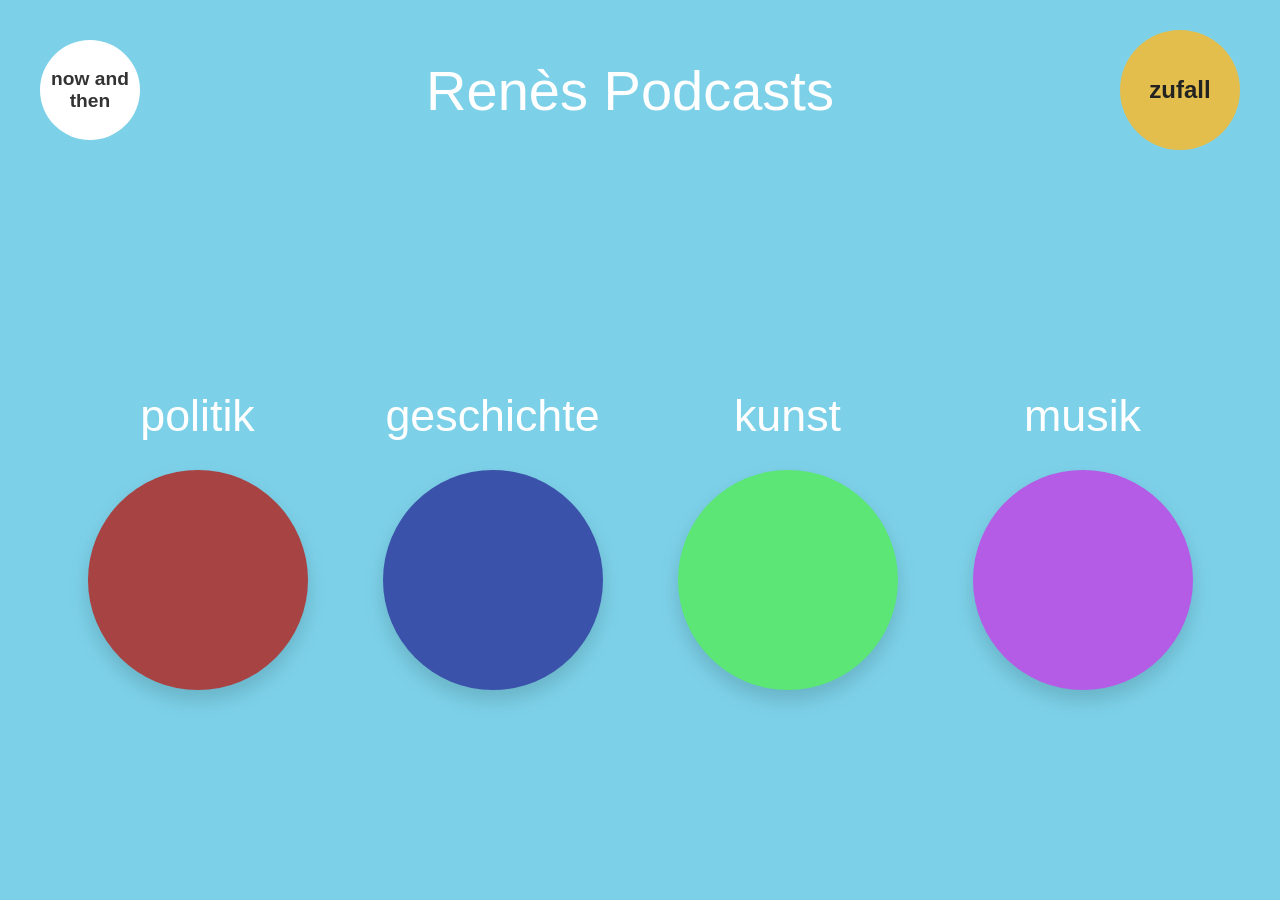
==== app/index.html @ e47db59d "Füge Grundgerüst für die Podcast-App hinzu: HTML, CSS und JavaScript implementiert" ====
<!DOCTYPE html>
<html lang="de">
<head>
    <meta charset="UTF-8">
    <meta name="viewport" content="width=device-width, initial-scale=1.0">
    <title>Renés Podcasts</title>
    <link rel="stylesheet" href="app.css">
</head>
<body>

    <header class="main-header">
        <div class="logo-placeholder">now and then</div>
        <h1>Renès Podcasts</h1>
        <button id="btn-random" class="circle-btn random-btn">zufall</button>
    </header>

    <main class="category-selection">
        <div class="category-grid">
            <div class="category-item">
                <span class="category-label">politik</span>
                <button class="circle-btn cat-btn" data-category="politik" style="background-color: #a84343;"></button>
            </div>
            <div class="category-item">
                <span class="category-label" id="label-history">geschichte</span>
                <button class="circle-btn cat-btn" data-category="geschichte" style="background-color: #3b52ab;"></button>
            </div>
            <div class="category-item">
                <span class="category-label">kunst</span>
                <button class="circle-btn cat-btn" data-category="kunst" style="background-color: #5ce676;"></button>
            </div>
            <div class="category-item">
                <span class="category-label">musik</span>
                <button class="circle-btn cat-btn" data-category="musik" style="background-color: #b55ce6;"></button>
            </div>
        </div>
    </main>

    <section id="episode-section" class="episode-section hidden">
        <div class="section-content">
            <div id="episode-list" class="episode-list">
                </div>
        </div>
    </section>

    <audio id="global-player" preload="none"></audio>

    <script src="app.js"></script>
</body>
</html>
---- app/app.css ----
/* Globale Resets & Barrierefreiheit */
* {
    box-sizing: border-box;
    margin: 0;
    padding: 0;
}

html {
    scroll-behavior: smooth;
    font-family: Arial, sans-serif;
}

body {
    background-color: #7cd1e8;
    color: #ffffff;
    overflow-x: hidden;
}

/* Header-Bereich */
.main-header {
    display: flex;
    justify-content: space-between;
    align-items: center;
    padding: 40px;
    position: relative;
    height: 20vh;
}

.logo-placeholder {
    width: 100px;
    height: 100px;
    background: white;
    color: #333;
    border-radius: 50%;
    display: flex;
    align-items: center;
    justify-content: center;
    text-align: center;
    font-weight: bold;
    font-size: 1.2rem;
}

h1 {
    font-size: 3.5rem;
    font-weight: normal;
}

/* Große Buttons */
.circle-btn {
    border: none;
    border-radius: 50%;
    cursor: pointer;
    transition: transform 0.2s ease;
}

.circle-btn:active {
    transform: scale(0.95);
}

.random-btn {
    width: 120px;
    height: 120px;
    background-color: #e3be4d;
    color: #222; /* Dunkler Text für besseren Kontrast */
    font-size: 1.5rem;
    font-weight: bold;
}

/* Kategorien Grid */
.category-selection {
    height: 80vh;
    display: flex;
    align-items: center;
    justify-content: center;
}

.category-grid {
    display: flex;
    justify-content: space-around;
    width: 100%;
    max-width: 1400px;
    padding: 0 50px;
}

.category-item {
    display: flex;
    flex-direction: column;
    align-items: center;
    gap: 20px;
}

.category-label {
    font-size: 2.8rem;
    min-height: 60px;
}

.cat-btn {
    width: 220px;
    height: 220px;
    box-shadow: 0 10px 20px rgba(0,0,0,0.15);
}

/* Episoden-Bereich unten */
.episode-section {
    min-height: 100vh;
    width: 100vw;
    display: flex;
    flex-direction: column;
    justify-content: center;
    align-items: center;
    padding: 60px 40px;
    transition: background-color 0.5s ease;
}

.hidden {
    display: none !important;
}

.section-content {
    width: 100%;
    max-width: 1000px;
}

/* Episoden-Kacheln/Zeilen */
.episode-list {
    display: flex;
    flex-direction: column;
    gap: 40px;
}

.episode-card {
    background: rgba(255, 255, 255, 0.15);
    border-radius: 20px;
    padding: 30px;
    display: flex;
    justify-content: space-between;
    align-items: center;
    gap: 30px;
    border: 2px solid rgba(255, 255, 255, 0.2);
}

/* Fokus-Zustand: Wenn ein anderer Player läuft, wird diese Karte halbtransparent */
.episode-card.disabled {
    opacity: 0.2;
    pointer-events: none; /* Verhindert Klicks komplett */
}

.episode-info {
    flex: 1;
}

.episode-title {
    font-size: 2.5rem;
    margin-bottom: 10px;
}

.episode-meta {
    font-size: 1.4rem;
    opacity: 0.9;
}

/* Große, einfach zu bedienende Steuerelemente */
.controls {
    display: flex;
    flex-direction: column;
    gap: 15px;
    align-items: flex-end;
}

.play-stop-btn {
    padding: 20px 50px;
    font-size: 1.8rem;
    font-weight: bold;
    border: none;
    border-radius: 50px;
    cursor: pointer;
    background-color: #ffffff;
    color: #333333;
    min-width: 180px;
    box-shadow: 0 5px 15px rgba(0,0,0,0.2);
}

.play-stop-btn.playing {
    background-color: #ff3333;
    color: white;
}

.source-link {
    color: #ffffff;
    font-size: 1.2rem;
    text-decoration: underline;
    opacity: 0.8;
}

.source-link:hover {
    opacity: 1;
}
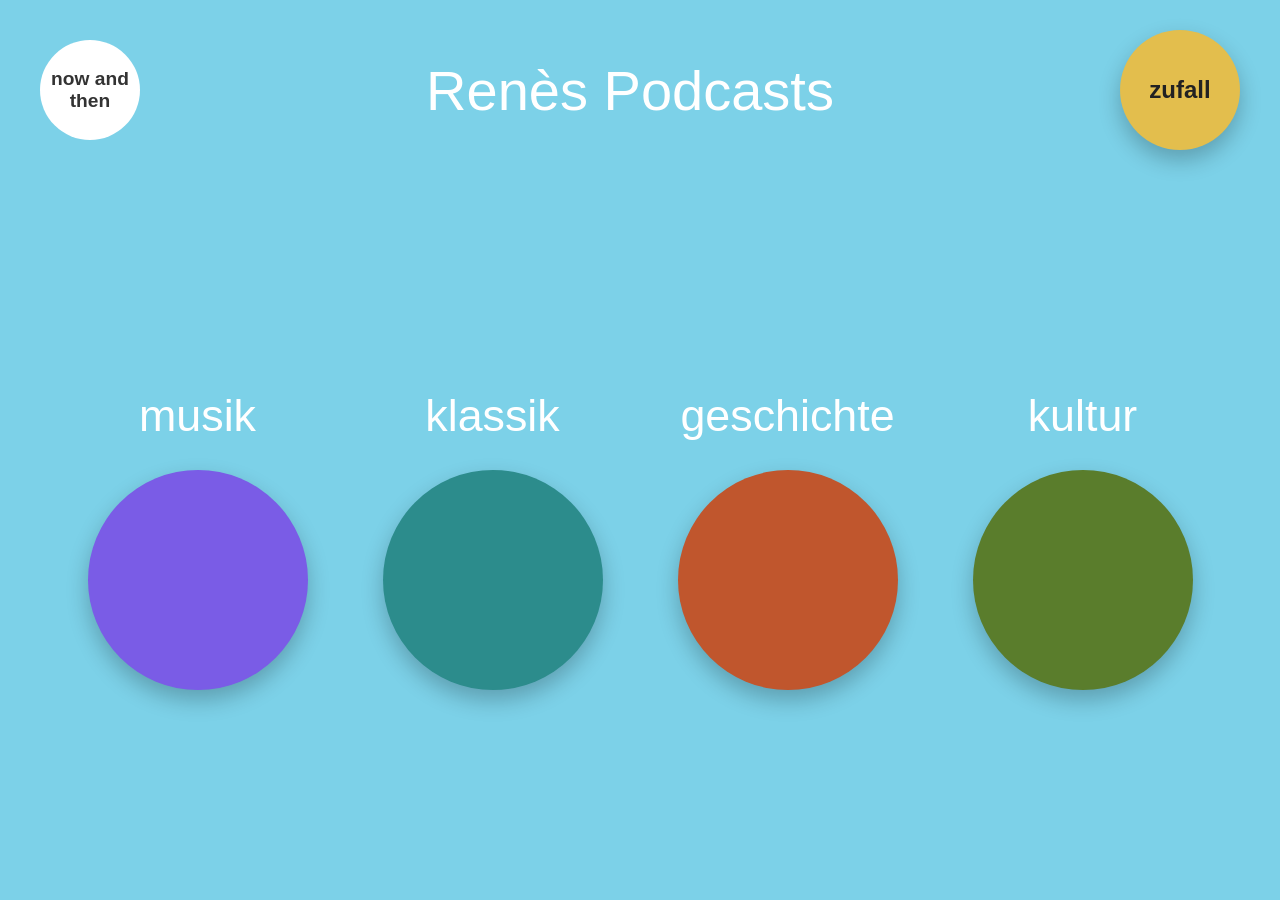
==== commit 5f5bdd9d: "feat: add episode duration to Zeitgeschichte JSON and display in app - Added "duration" field to mul" ====
--- a/app/index.html
+++ b/app/index.html
@@ -1,4 +1,4 @@
-<!DOCTYPE html>
+﻿<!DOCTYPE html>
 <html lang="de">
 <head>
     <meta charset="UTF-8">
@@ -15,35 +15,51 @@
     </header>
 
     <main class="category-selection">
-        <div class="category-grid">
-            <div class="category-item">
-                <span class="category-label">politik</span>
-                <button class="circle-btn cat-btn" data-category="politik" style="background-color: #a84343;"></button>
-            </div>
-            <div class="category-item">
-                <span class="category-label" id="label-history">geschichte</span>
-                <button class="circle-btn cat-btn" data-category="geschichte" style="background-color: #3b52ab;"></button>
-            </div>
-            <div class="category-item">
-                <span class="category-label">kunst</span>
-                <button class="circle-btn cat-btn" data-category="kunst" style="background-color: #5ce676;"></button>
-            </div>
-            <div class="category-item">
-                <span class="category-label">musik</span>
-                <button class="circle-btn cat-btn" data-category="musik" style="background-color: #b55ce6;"></button>
+        <!-- Themen-Buttons werden aus config/topics.json + API erzeugt -->
+        <div id="category-grid" class="category-grid"></div>
+    </main>
+
+    <section id="episode-section" class="episode-section hidden" aria-label="Episoden">
+        <div class="section-content">
+            <button id="btn-back" class="circle-btn back-btn" aria-label="Zurueck zur Themenauswahl">zurück</button>
+            <div id="episode-list" class="episode-list">
             </div>
         </div>
-    </main>
+    </section>
 
-    <section id="episode-section" class="episode-section hidden">
-        <div class="section-content">
-            <div id="episode-list" class="episode-list">
+    <!--
+      DESIGN-TEMPLATE: Aufbau einer Episoden-Karte.
+      Ohne Code-Kenntnisse anpassbar: Texte/Reihenfolge frei aendern.
+      Platzhalter NICHT loeschen: data-field="title|meta|summary|image|link" und die Buttons.
+    -->
+    <template id="episode-card-template">
+        <article class="episode-card">
+            <div class="card-main">
+                <div class="episode-info">
+                    <h3 class="episode-title" data-field="title"></h3>
+                    <p class="episode-meta" data-field="meta"></p>
+                    <p class="episode-duration" data-field="duration"></p>
                 </div>
+                <button class="circle-btn play-stop-btn" type="button">HÖREN</button>
+            </div>
+            <div class="episode-detail">
+                <img class="episode-image" data-field="image" alt="">
+                <p class="episode-summary" data-field="summary"></p>
+                <a class="source-link" data-field="link" target="_blank" rel="noopener">Zur Originalseite</a>
+            </div>
+        </article>
+    </template>
+
+    <!-- Themen-Button-Template (Reihenfolge/Markup frei anpassbar) -->
+    <template id="category-item-template">
+        <div class="category-item">
+            <span class="category-label" data-field="label"></span>
+            <button class="circle-btn cat-btn" type="button"></button>
         </div>
-    </section>
+    </template>
 
     <audio id="global-player" preload="none"></audio>
 
     <script src="app.js"></script>
 </body>
-</html>+</html>
--- a/app/app.css
+++ b/app/app.css
@@ -194,4 +194,220 @@
 
 .source-link:hover {
     opacity: 1;
-}+}
+/* === Barrierefreiheit & neue Interaktionen === */
+
+/* Zurueck-Button: gross, rund, oben links im Detailbereich */
+.back-btn {
+    width: 120px;
+    height: 120px;
+    background-color: #ffffff;
+    color: #222;
+    font-size: 1.4rem;
+    font-weight: bold;
+    margin-bottom: 40px;
+    box-shadow: 0 8px 18px rgba(0,0,0,0.25);
+}
+
+/* Karte: Hauptzeile + ausklappbarer Detailbereich */
+.card-main {
+    display: flex;
+    justify-content: space-between;
+    align-items: center;
+    gap: 30px;
+    width: 100%;
+}
+.episode-card { flex-direction: column; align-items: stretch; cursor: pointer; background: rgba(0,0,0,0.28); }
+.episode-detail { display: none; margin-top: 24px; }
+.episode-card.expanded .episode-detail { display: block; }
+.episode-image { width: 100%; max-width: 420px; border-radius: 16px; display: block; margin-bottom: 20px; }
+.episode-summary { font-size: 1.5rem; line-height: 1.5; color: #fff; }
+
+/* Hohe Kontraste */
+.episode-title { color: #fff; }
+.episode-meta { opacity: 1; color: #fff; }
+.source-link { opacity: 1; color: #fff; }
+.empty-note { font-size: 2rem; text-align: center; color: #fff; }
+
+/* Play/Stop gross und rund wie die Themen-Buttons */
+.play-stop-btn {
+    width: 160px;
+    height: 160px;
+    min-width: 160px;
+    padding: 0;
+    border-radius: 50%;
+    font-size: 1.9rem;
+    flex-shrink: 0;
+}
+.cat-btn:focus-visible, .random-btn:focus-visible, .play-stop-btn:focus-visible, .back-btn:focus-visible, .source-link:focus-visible {
+    outline: 5px solid #ffe600;
+    outline-offset: 4px;
+}
+/* --- Deutlicheres visuelles Feedback (Hover/Active/Focus) --- */
+.circle-btn {
+    transition: transform 0.16s ease, box-shadow 0.16s ease, filter 0.16s ease;
+}
+
+/* Basis-Schatten für alle runden Buttons (inkl. Zufall) */
+.cat-btn,
+.random-btn,
+.back-btn,
+.play-stop-btn {
+    box-shadow: 0 10px 22px rgba(0, 0, 0, 0.24);
+}
+
+/* Hover nur auf Geraeten mit echter Hover-Unterstuetzung */
+@media (hover: hover) {
+    .circle-btn:hover {
+        transform: translateY(-3px) scale(1.03);
+        box-shadow: 0 16px 30px rgba(0, 0, 0, 0.42);
+        filter: saturate(1.06);
+    }
+
+    .episode-card:hover {
+        border-color: rgba(255, 255, 255, 0.62);
+        box-shadow: 0 12px 28px rgba(0, 0, 0, 0.34);
+    }
+}
+
+/* Klick deutlich sichtbar (wichtig bei motorischer Unsicherheit) */
+.circle-btn:active {
+    transform: scale(0.92);
+    box-shadow: inset 0 4px 10px rgba(0, 0, 0, 0.35), 0 4px 12px rgba(0, 0, 0, 0.28);
+}
+
+.play-stop-btn.playing {
+    box-shadow: 0 12px 24px rgba(0, 0, 0, 0.25), 0 0 0 4px rgba(255, 255, 255, 0.22);
+}
+
+.source-link:hover,
+.source-link:focus-visible {
+    text-decoration-thickness: 3px;
+}
+
+/* --- Responsive Kategorie-Anordnung: 2x2 statt abgeschnitten --- */
+@media (max-width: 1200px) {
+    .category-selection {
+        height: auto;
+        min-height: 70vh;
+        padding: 20px 0 40px;
+    }
+
+    .category-grid {
+        display: grid;
+        grid-template-columns: repeat(2, minmax(220px, 1fr));
+        gap: 34px 22px;
+        width: min(92vw, 760px);
+        padding: 0;
+        justify-items: center;
+        align-items: start;
+    }
+
+    .category-item {
+        width: 100%;
+    }
+
+    .category-label {
+        font-size: clamp(2rem, 4.6vw, 2.8rem);
+        min-height: 44px;
+        text-align: center;
+    }
+
+    .cat-btn {
+        width: clamp(160px, 29vw, 220px);
+        height: clamp(160px, 29vw, 220px);
+    }
+}
+
+@media (max-width: 760px) {
+    .main-header {
+        padding: 22px 18px;
+        gap: 12px;
+        height: auto;
+    }
+
+    h1 {
+        font-size: clamp(2rem, 7.2vw, 3rem);
+    }
+
+    .logo-placeholder,
+    .random-btn {
+        width: 92px;
+        height: 92px;
+        font-size: 1.15rem;
+    }
+
+    .category-grid {
+        grid-template-columns: repeat(2, minmax(130px, 1fr));
+        gap: 26px 12px;
+        width: min(96vw, 520px);
+    }
+
+    .cat-btn {
+        width: clamp(126px, 36vw, 180px);
+        height: clamp(126px, 36vw, 180px);
+    }
+}
+
+/* --- Mobile Fix fuer Detailbereich: kein abgeschnittener STOPP-Button --- */
+.episode-title {
+    overflow-wrap: anywhere;
+    hyphens: auto;
+}
+
+@media (max-width: 900px) {
+    .episode-section {
+        padding: 28px 12px 36px;
+    }
+
+    .section-content {
+        max-width: 100%;
+    }
+
+    .episode-list {
+        gap: 24px;
+    }
+
+    .episode-card {
+        padding: 20px 14px;
+        overflow: hidden;
+    }
+
+    .card-main {
+        flex-direction: column;
+        align-items: stretch;
+        gap: 16px;
+    }
+
+    .episode-title {
+        font-size: clamp(2rem, 7.4vw, 2.8rem);
+        line-height: 1.15;
+    }
+
+    .episode-meta {
+        font-size: clamp(1.3rem, 4.7vw, 1.7rem);
+    }
+
+    .play-stop-btn {
+        align-self: center;
+        width: 132px;
+        height: 132px;
+        min-width: 132px;
+        font-size: 1.6rem;
+    }
+}
+
+@media (max-width: 520px) {
+    .back-btn {
+        width: 96px;
+        height: 96px;
+        font-size: 1.2rem;
+        margin-bottom: 24px;
+    }
+
+    .episode-summary {
+        font-size: 1.25rem;
+    }
+}
+
+.episode-duration { font-size: 1.2rem; color: #fff; opacity: 0.85; margin-top: 6px; }
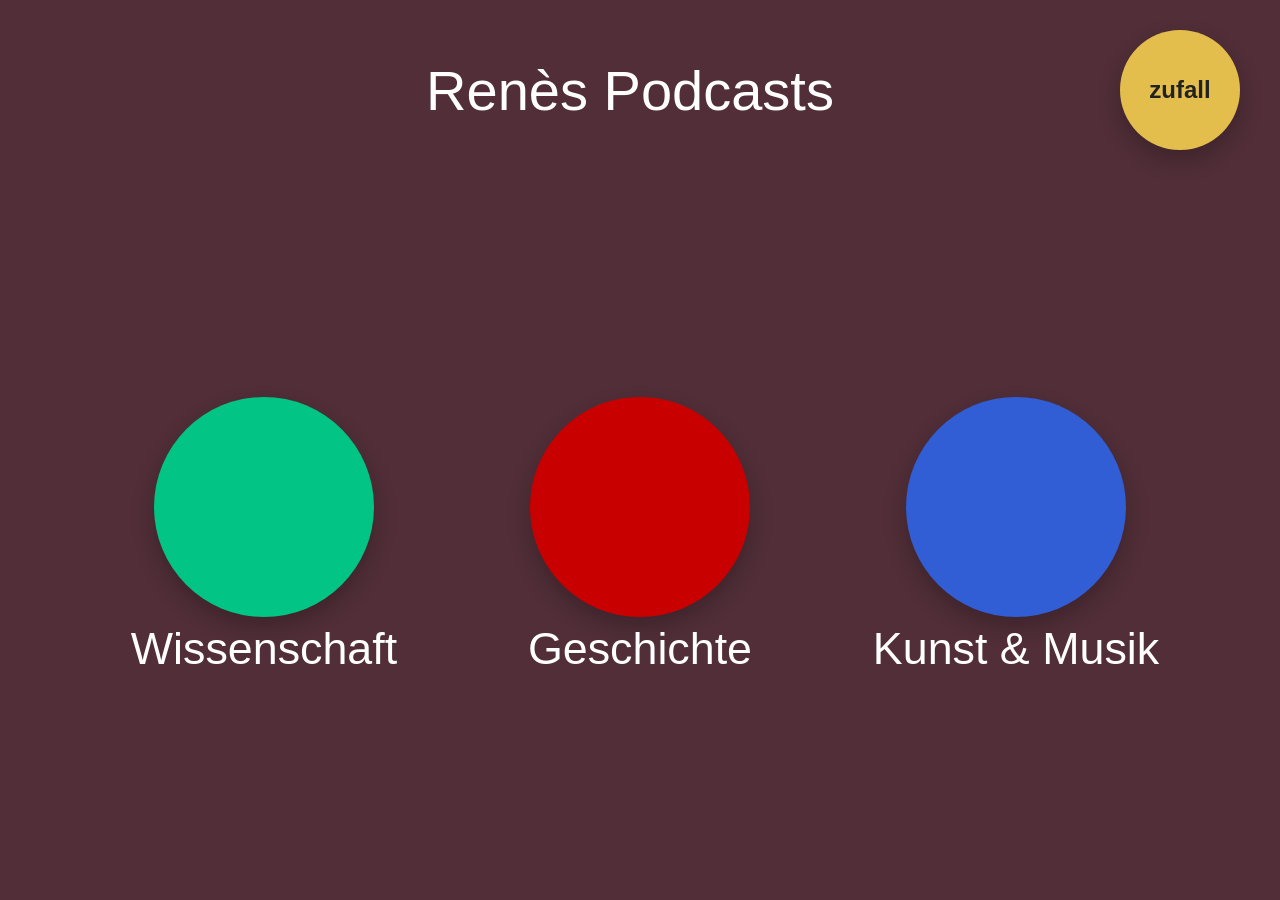
==== commit 68336dee: "Aktualisiere die Themenanordnung auf 3x2 auf großen Bildschirmen und 2 Spalten auf schmalen Bildschi" ====
--- a/app/index.html
+++ b/app/index.html
@@ -35,12 +35,27 @@
     <template id="episode-card-template">
         <article class="episode-card">
             <div class="card-main">
+                <button class="circle-btn play-stop-btn" type="button">
+                    <svg class="btn-icon" xmlns="http://www.w3.org/2000/svg" viewBox="0 0 100 100" width="100%" height="100%">
+                        <polygon class="play-icon" points="34,20 76,50 34,80" fill="currentColor" />
+                        <rect class="stop-icon hidden" x="28" y="28" width="44" height="44" rx="3" fill="currentColor" />
+                    </svg>
+                </button>
                 <div class="episode-info">
                     <h3 class="episode-title" data-field="title"></h3>
                     <p class="episode-meta" data-field="meta"></p>
-                    <p class="episode-duration" data-field="duration"></p>
                 </div>
-                <button class="circle-btn play-stop-btn" type="button">HÖREN</button>
+                <div class="episode-duration-badge" data-field="duration"></div>
+            </div>
+            <div class="progress-container hidden">
+                <div class="progress-bar-wrapper">
+                    <div class="progress-bar">
+                        <div class="progress-fill"></div>
+                    </div>
+                </div>
+                <div class="time-display">
+                    <span class="current-time">0:00</span>  <span class="total-time">0:00</span>
+                </div>
             </div>
             <div class="episode-detail">
                 <img class="episode-image" data-field="image" alt="">
@@ -53,8 +68,8 @@
     <!-- Themen-Button-Template (Reihenfolge/Markup frei anpassbar) -->
     <template id="category-item-template">
         <div class="category-item">
+            <button class="circle-btn cat-btn" type="button"></button>
             <span class="category-label" data-field="label"></span>
-            <button class="circle-btn cat-btn" type="button"></button>
         </div>
     </template>
 
--- a/app/app.css
+++ b/app/app.css
@@ -11,7 +11,7 @@
 }
 
 body {
-    background-color: #7cd1e8;
+    background-color: #512e38;
     color: #ffffff;
     overflow-x: hidden;
 }
@@ -38,6 +38,7 @@
     text-align: center;
     font-weight: bold;
     font-size: 1.2rem;
+    visibility: hidden;
 }
 
 h1 {
@@ -75,18 +76,21 @@
 }
 
 .category-grid {
-    display: flex;
-    justify-content: space-around;
+    display: grid;
+    grid-template-columns: repeat(3, minmax(220px, 1fr));
+    gap: 34px 28px;
+    width: min(100%, 1200px);
+    padding: 0 50px;
+    justify-items: center;
+    align-items: start;
+}
+
+.category-item {
+    display: flex;
+    flex-direction: column;
+    align-items: center;
+    gap: 20px;
     width: 100%;
-    max-width: 1400px;
-    padding: 0 50px;
-}
-
-.category-item {
-    display: flex;
-    flex-direction: column;
-    align-items: center;
-    gap: 20px;
 }
 
 .category-label {
@@ -98,6 +102,7 @@
     width: 220px;
     height: 220px;
     box-shadow: 0 10px 20px rgba(0,0,0,0.15);
+    margin-bottom: -14px;
 }
 
 /* Episoden-Bereich unten */
@@ -152,10 +157,11 @@
 .episode-title {
     font-size: 2.5rem;
     margin-bottom: 10px;
+    font-weight: normal;
 }
 
 .episode-meta {
-    font-size: 1.4rem;
+    font-size: 1.5rem;
     opacity: 0.9;
 }
 
@@ -167,42 +173,80 @@
     align-items: flex-end;
 }
 
-.play-stop-btn {
-    padding: 20px 50px;
-    font-size: 1.8rem;
-    font-weight: bold;
-    border: none;
-    border-radius: 50px;
-    cursor: pointer;
-    background-color: #ffffff;
-    color: #333333;
-    min-width: 180px;
-    box-shadow: 0 5px 15px rgba(0,0,0,0.2);
-}
-
-.play-stop-btn.playing {
-    background-color: #ff3333;
-    color: white;
-}
+/* .play-stop-btn wird unten als runder Button definiert */
 
 .source-link {
     color: #ffffff;
     font-size: 1.2rem;
     text-decoration: underline;
     opacity: 0.8;
+    background-color: rgba(0, 0, 0, 0.2);
+    border-radius: 6px;
+    padding: 6px 12px;
+    margin-top: 30px;
+    display: inline-block;
 }
 
 .source-link:hover {
     opacity: 1;
-}
+    background-color: #000000;
+}
+
+/* === Progress Bar (Custom) === */
+.progress-container {
+    margin-top: 20px;
+    margin-bottom: 16px;
+}
+
+.progress-container.hidden {
+    display: none;
+}
+
+.progress-bar-wrapper {
+    margin-bottom: 12px;
+}
+
+.progress-bar {
+    width: 100%;
+    height: 12px;
+    background: rgba(255, 255, 255, 0.25);
+    border-radius: 6px;
+    overflow: hidden;
+    cursor: pointer;
+    border: 2px solid rgba(255, 255, 255, 0.4);
+    box-shadow: inset 0 2px 4px rgba(0, 0, 0, 0.15);
+}
+
+.progress-fill {
+    height: 100%;
+    background: rgba(255, 255, 255, 0.9);
+    border-radius: 4px;
+    width: 0%;
+    transition: width 0.1s linear;
+    box-shadow: 0 0 6px rgba(255, 255, 255, 0.6);
+}
+
+.time-display {
+    display: flex;
+    justify-content: space-between;
+    font-size: 1.1rem;
+    color: rgba(255, 255, 255, 0.9);
+    font-weight: bold;
+}
+
+.current-time, .total-time {
+    font-family: 'Courier New', monospace;
+    min-width: 50px;
+}
+
 /* === Barrierefreiheit & neue Interaktionen === */
 
 /* Zurueck-Button: gross, rund, oben links im Detailbereich */
 .back-btn {
     width: 120px;
     height: 120px;
-    background-color: #ffffff;
-    color: #222;
+    background-color: #512e38;
+    color: #ffffff;
     font-size: 1.4rem;
     font-weight: bold;
     margin-bottom: 40px;
@@ -212,7 +256,7 @@
 /* Karte: Hauptzeile + ausklappbarer Detailbereich */
 .card-main {
     display: flex;
-    justify-content: space-between;
+    justify-content: flex-start;
     align-items: center;
     gap: 30px;
     width: 100%;
@@ -221,7 +265,9 @@
 .episode-detail { display: none; margin-top: 24px; }
 .episode-card.expanded .episode-detail { display: block; }
 .episode-image { width: 100%; max-width: 420px; border-radius: 16px; display: block; margin-bottom: 20px; }
-.episode-summary { font-size: 1.5rem; line-height: 1.5; color: #fff; }
+.episode-summary { font-size: 1.9rem; line-height: 1.5; color: #fff; }
+.episode-info { flex: 1; min-width: 0; }
+.episode-duration-badge { background-color: #7cd1e8; color: #222; padding: 12px 24px; border-radius: 8px; font-size: 1.9rem; font-weight: bold; text-align: center; white-space: nowrap; flex-shrink: 0; }
 
 /* Hohe Kontraste */
 .episode-title { color: #fff; }
@@ -238,6 +284,21 @@
     border-radius: 50%;
     font-size: 1.9rem;
     flex-shrink: 0;
+    background-color: #ffffff;
+    color: #222;
+    display: flex;
+    align-items: center;
+    justify-content: center;
+}
+
+.btn-icon {
+    width: 78%;
+    height: 78%;
+}
+
+.play-icon,
+.stop-icon {
+    transition: color 0.2s ease;
 }
 .cat-btn:focus-visible, .random-btn:focus-visible, .play-stop-btn:focus-visible, .back-btn:focus-visible, .source-link:focus-visible {
     outline: 5px solid #ffe600;
@@ -272,11 +333,13 @@
 
 /* Klick deutlich sichtbar (wichtig bei motorischer Unsicherheit) */
 .circle-btn:active {
-    transform: scale(0.92);
+    transform: scale(0.99);
     box-shadow: inset 0 4px 10px rgba(0, 0, 0, 0.35), 0 4px 12px rgba(0, 0, 0, 0.28);
 }
 
 .play-stop-btn.playing {
+    background-color: #ff3333;
+    color: #ffffff;
     box-shadow: 0 12px 24px rgba(0, 0, 0, 0.25), 0 0 0 4px rgba(255, 255, 255, 0.22);
 }
 
@@ -285,7 +348,7 @@
     text-decoration-thickness: 3px;
 }
 
-/* --- Responsive Kategorie-Anordnung: 2x2 statt abgeschnitten --- */
+/* --- Responsive Kategorie-Anordnung: 3x2 bzw. 2 Spalten statt abgeschnitten --- */
 @media (max-width: 1200px) {
     .category-selection {
         height: auto;
@@ -378,6 +441,10 @@
         align-items: stretch;
         gap: 16px;
     }
+    .episode-duration-badge {
+        align-self: flex-end;
+        margin-bottom: 12px;
+    }
 
     .episode-title {
         font-size: clamp(2rem, 7.4vw, 2.8rem);
@@ -408,6 +475,49 @@
     .episode-summary {
         font-size: 1.25rem;
     }
-}
-
-.episode-duration { font-size: 1.2rem; color: #fff; opacity: 0.85; margin-top: 6px; }
+
+    /* Bei sehr kleinen Screens: Header als Spalte mit zentrierten Buttons */
+
+    .main-header {
+        flex-direction: column;
+        gap: 24px;
+        padding: 20px;
+        justify-content: center;
+    }
+
+    h1 {
+        order: 2;  /* h1 in die Mitte */
+        font-size: clamp(2rem, 7vw, 2.8rem);
+    }
+
+    .logo-placeholder,
+    .random-btn {
+        width: clamp(126px, 36vw, 180px);
+        height: clamp(126px, 36vw, 180px);
+        font-size: 2.0rem;
+        font-weight: initial;
+    }
+
+    .logo-placeholder {
+        order: 1;  /* Logo oben */
+        display: none; /*ausblenden, da es sonst zu viel Platz wegnimmt und die Buttons zu klein werden */
+    }
+
+    .random-btn {
+        order: 3;  /* Zufall unten */
+    }
+}
+/* .episode-duration entfernt - wird jetzt als .episode-duration-badge als Badge angezeigt */
+
+/* --- Struktur im Summary-Text --- */
+.episode-summary p { margin-bottom: 0.8em; }
+.episode-summary p:last-child { margin-bottom: 0; }
+.episode-summary ul,
+.episode-summary ol { padding-left: 1.6em; margin-bottom: 0.8em; }
+.episode-summary li { margin-bottom: 0.3em; }
+.episode-summary a { color: #fff; text-decoration: underline; text-underline-offset: 3px; }
+.episode-summary a:hover { opacity: 0.85; }
+.episode-summary strong,
+.episode-summary b { font-weight: 700; }
+.episode-summary em,
+.episode-summary i { font-style: italic; }
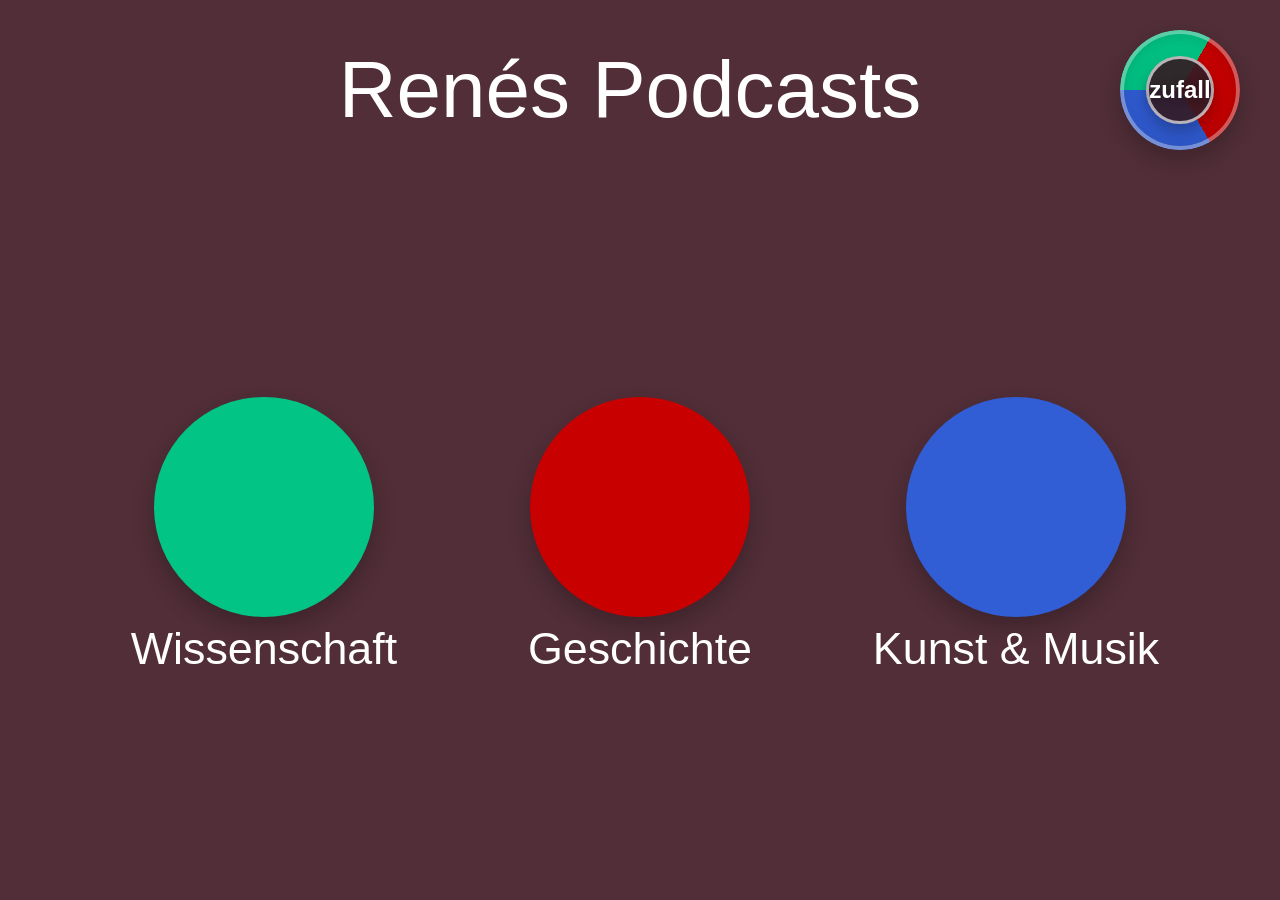
==== commit b0df2f6a: "Merge pull request #1 from johappel/merle Merle" ====
--- a/app/index.html
+++ b/app/index.html
@@ -10,8 +10,10 @@
 
     <header class="main-header">
         <div class="logo-placeholder">now and then</div>
-        <h1>Renès Podcasts</h1>
-        <button id="btn-random" class="circle-btn random-btn">zufall</button>
+        <h1>Renés Podcasts</h1>
+        <button id="btn-random" class="circle-btn random-btn" type="button">
+            <span class="random-btn-label">zufall</span>
+        </button>
     </header>
 
     <main class="category-selection">
--- a/app/app.css
+++ b/app/app.css
@@ -42,8 +42,10 @@
 }
 
 h1 {
-    font-size: 3.5rem;
-    font-weight: normal;
+  font-size: 5rem;
+  font-weight: normal;
+  line-height: 1;
+
 }
 
 /* Große Buttons */
@@ -59,12 +61,76 @@
 }
 
 .random-btn {
+    position: relative;
+    overflow: hidden;
+    isolation: isolate;
     width: 120px;
     height: 120px;
-    background-color: #e3be4d;
-    color: #222; /* Dunkler Text für besseren Kontrast */
+    background: transparent;
+    color: #ffffff;
     font-size: 1.5rem;
     font-weight: bold;
+}
+
+.random-btn::before {
+    content: "";
+    position: absolute;
+    inset: 0;
+    border-radius: 50%;
+    background: conic-gradient(
+        from -90deg,
+        var(--wheel-gradient, #ff8702 0 16.66%, #ad4b62 16.66% 33.33%, #315dd5 33.33% 50%, #11147a 50% 66.66%, #22a470 66.66% 83.33%, #ffc412 83.33% 100%)
+    );
+    box-shadow: inset 0 0 0 4px rgba(255, 255, 255, 0.35), inset 0 0 28px rgba(0, 0, 0, 0.18);
+    z-index: 0;
+}
+
+.random-btn::after {
+    content: "";
+    position: absolute;
+    inset: 22%;
+    border-radius: 50%;
+    background: rgba(53, 28, 37, 0.92);
+    border: 3px solid rgba(255, 255, 255, 0.65);
+    box-shadow: 0 8px 16px rgba(0, 0, 0, 0.28);
+    z-index: 1;
+}
+
+.random-btn-label {
+    position: relative;
+    z-index: 2;
+    display: inline-flex;
+    align-items: center;
+    justify-content: center;
+    width: 100%;
+    height: 100%;
+    padding: 0.6em;
+    text-align: center;
+    line-height: 1;
+    text-shadow: 0 2px 10px rgba(0, 0, 0, 0.38);
+}
+
+.random-btn.is-spinning::before,
+.random-btn.spin-burst::before {
+    will-change: transform;
+}
+
+.random-btn.is-spinning::before {
+    animation: random-wheel-spin 2.8s linear infinite;
+}
+
+.random-btn.spin-burst::before {
+    animation: random-wheel-burst 900ms cubic-bezier(0.2, 0.9, 0.25, 1);
+}
+
+@keyframes random-wheel-spin {
+    from { transform: rotate(0deg); }
+    to { transform: rotate(360deg); }
+}
+
+@keyframes random-wheel-burst {
+    from { transform: rotate(0deg); }
+    to { transform: rotate(540deg); }
 }
 
 /* Kategorien Grid */
@@ -328,6 +394,11 @@
     .episode-card:hover {
         border-color: rgba(255, 255, 255, 0.62);
         box-shadow: 0 12px 28px rgba(0, 0, 0, 0.34);
+    }
+
+    .random-btn:hover::before,
+    .random-btn:focus-visible::before {
+        animation: random-wheel-spin 2.8s linear infinite;
     }
 }
 
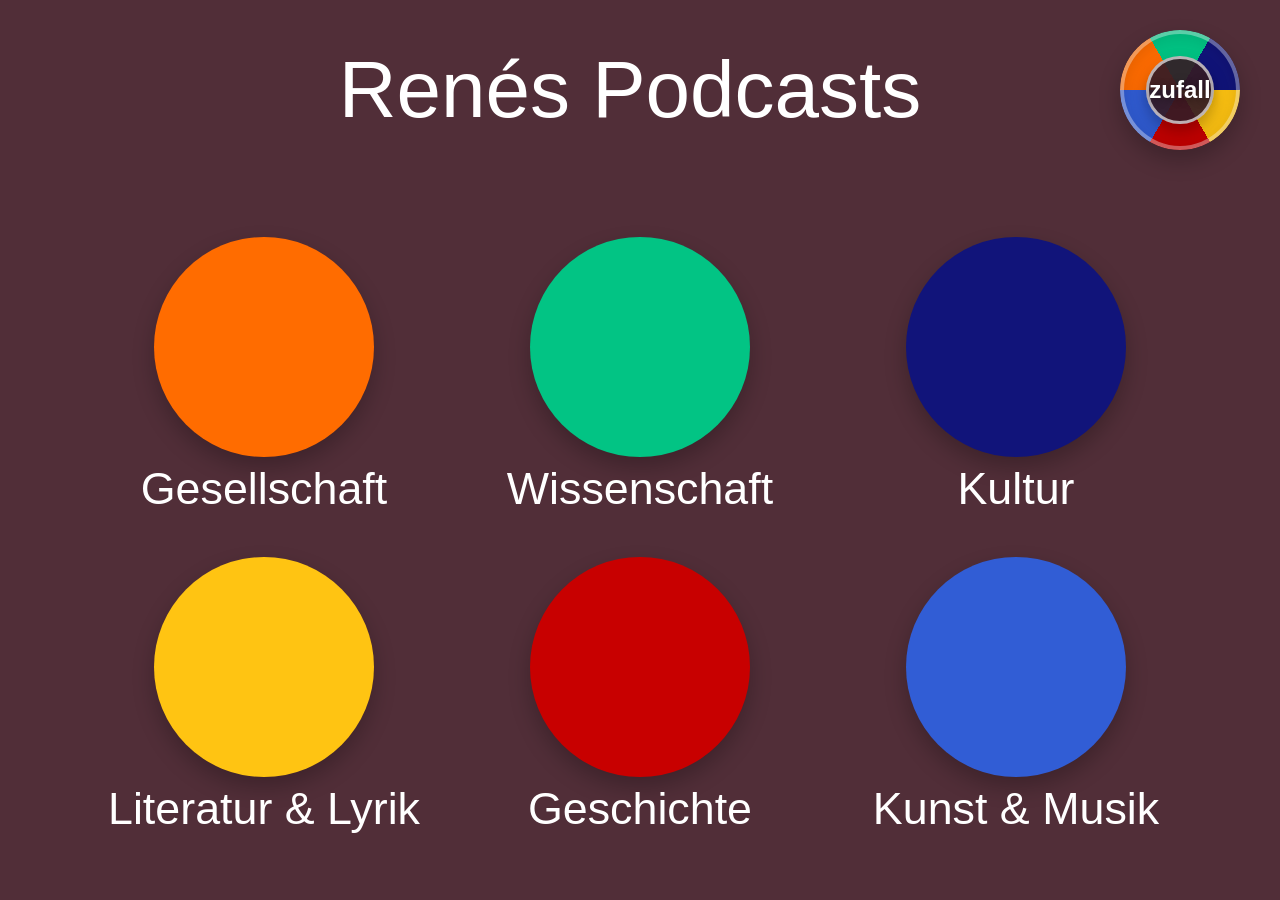
==== commit 536eeb68: "bilder einfügen" ====
--- a/app/index.html
+++ b/app/index.html
@@ -70,7 +70,9 @@
     <!-- Themen-Button-Template (Reihenfolge/Markup frei anpassbar) -->
     <template id="category-item-template">
         <div class="category-item">
-            <button class="circle-btn cat-btn" type="button"></button>
+            <button class="circle-btn cat-btn" type="button">
+                <img src="" alt="" class="cat-icon" data-field="icon">
+            </button>
             <span class="category-label" data-field="label"></span>
         </div>
     </template>
--- a/app/app.css
+++ b/app/app.css
@@ -429,9 +429,9 @@
 
     .category-grid {
         display: grid;
-        grid-template-columns: repeat(2, minmax(220px, 1fr));
+        grid-template-columns: repeat(3, minmax(220px, 1fr));
         gap: 34px 22px;
-        width: min(92vw, 760px);
+        width: min(92vw, 1100px);
         padding: 0;
         justify-items: center;
         align-items: start;
@@ -472,7 +472,7 @@
     }
 
     .category-grid {
-        grid-template-columns: repeat(2, minmax(130px, 1fr));
+        grid-template-columns: repeat(3, minmax(130px, 1fr));
         gap: 26px 12px;
         width: min(96vw, 520px);
     }
